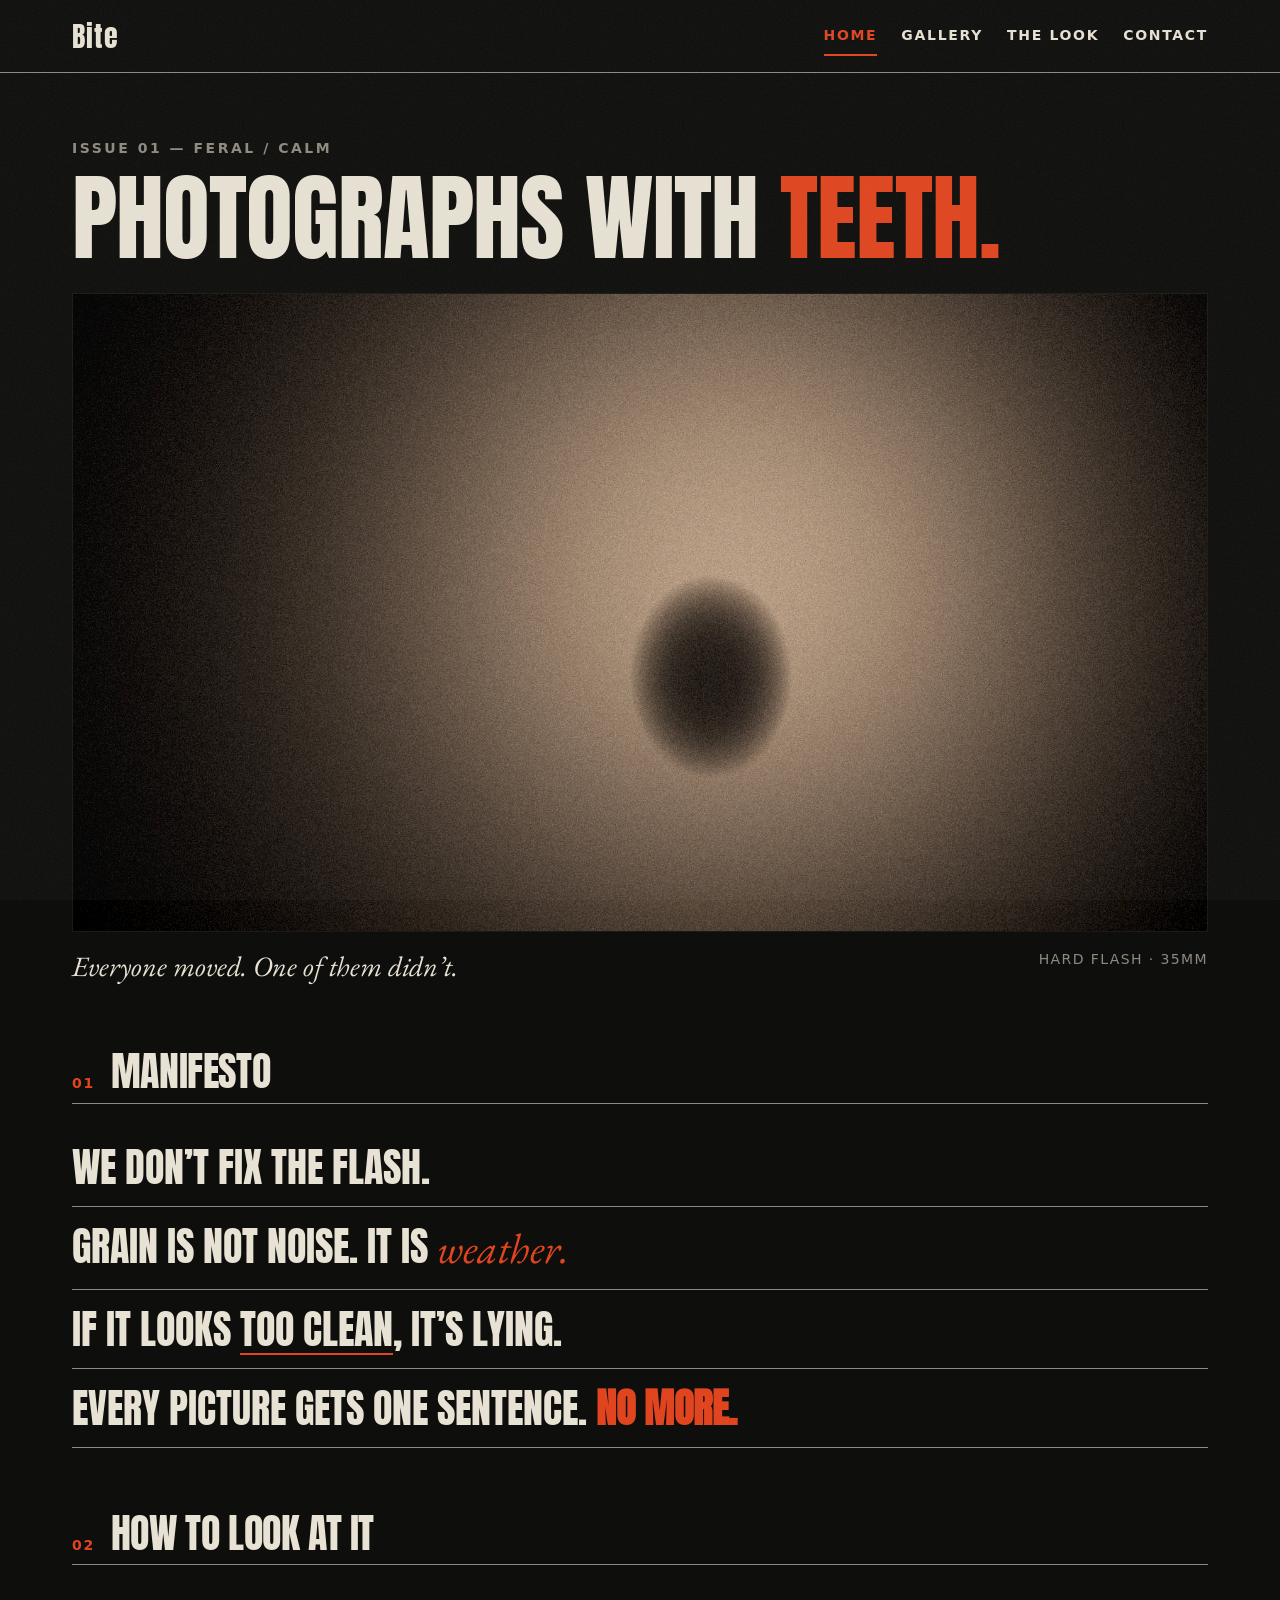
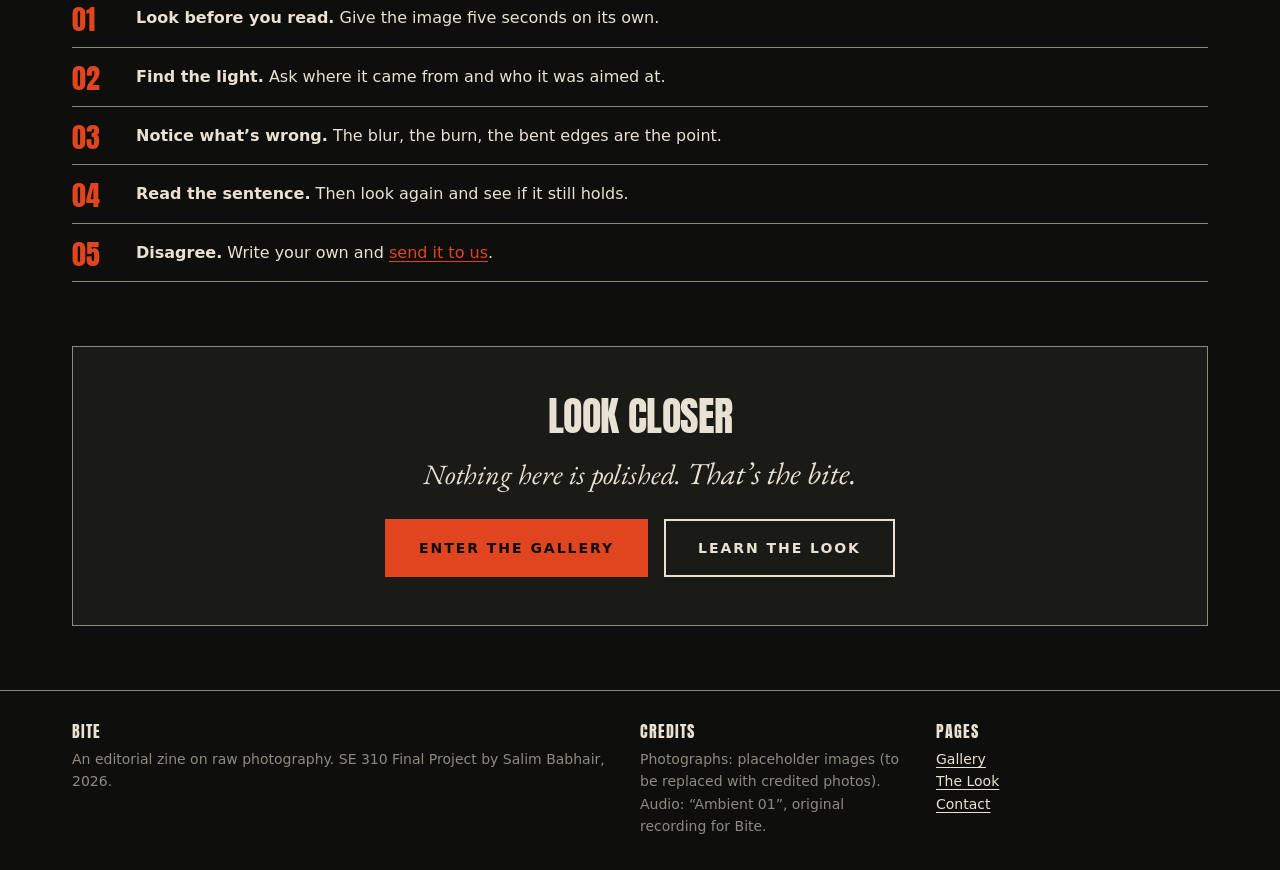
==== bite/index.html @ 517bc664 "Finished thing" ====
<!DOCTYPE html>
<html lang="en">
<head>
  <meta charset="UTF-8">
  <meta name="viewport" content="width=device-width, initial-scale=1">
  <meta name="description" content="Bite is an editorial website on raw photography: hard flash, film grain, fisheye lenses and one sentence per image.">
  <title>Bite — Photographs with Teeth</title>
  <link rel="preconnect" href="https://fonts.googleapis.com">
  <link rel="preconnect" href="https://fonts.gstatic.com" crossorigin>
  <link rel="stylesheet" href="https://fonts.googleapis.com/css2?family=Anton&amp;family=EB+Garamond:ital@0;1&amp;display=swap">
  <link rel="stylesheet" href="css/style.css">
</head>
<body>
  <a class="skip-link" href="#main">Skip to content</a>

  <!-- ========== SITE HEADER ========== -->
  <header class="site-header">
    <div class="container">
      <a class="brand" href="index.html">Bite</a>
      <nav class="site-nav" aria-label="Main">
        <ul>
          <li><a href="index.html" aria-current="page">Home</a></li>
          <li><a href="gallery.html">Gallery</a></li>
          <li><a href="look.html">The Look</a></li>
          <li><a href="contact.html">Contact</a></li>
        </ul>
      </nav>
    </div>
  </header>

  <!-- ========== MAIN CONTENT ========== -->
  <main id="main" class="container">

    <!-- Hero -->
    <section class="hero" aria-labelledby="page-title">
      <p class="eyebrow">Issue 01 — Feral / Calm</p>
      <h1 id="page-title">Photographs with <span class="highlight">teeth.</span></h1>
      <figure class="photo">
        <a href="gallery.html">
          <img src="images/hero.jpg" width="1600" height="900"
               alt="A crowd at night caught in a hard camera flash, one face turned straight to the lens while everyone else blurs.">
        </a>
        <figcaption>
          <p class="interpretation">Everyone moved. One of them didn’t.</p>
          <p class="meta">Hard flash · 35mm</p>
        </figcaption>
      </figure>
    </section>

    <!-- Manifesto -->
    <section class="section" aria-labelledby="manifesto-title">
      <div class="section-head">
        <span class="section-number">01</span>
        <h2 id="manifesto-title">Manifesto</h2>
      </div>
      <ul class="manifesto">
        <li>We don’t fix the flash.</li>
        <li>Grain is not noise. It is <em>weather.</em></li>
        <li>If it looks <u>too clean</u>, it’s lying.</li>
        <li>Every picture gets one sentence. <strong class="highlight">No more.</strong></li>
      </ul>
    </section>

    <!-- How to look at it -->
    <section class="section" aria-labelledby="how-title">
      <div class="section-head">
        <span class="section-number">02</span>
        <h2 id="how-title">How to look at it</h2>
      </div>
      <ol class="steps">
        <li><strong>Look before you read.</strong> Give the image five seconds on its own.</li>
        <li><strong>Find the light.</strong> Ask where it came from and who it was aimed at.</li>
        <li><strong>Notice what’s wrong.</strong> The blur, the burn, the bent edges are the point.</li>
        <li><strong>Read the sentence.</strong> Then look again and see if it still holds.</li>
        <li><strong>Disagree.</strong> Write your own and <a href="contact.html">send it to us</a>.</li>
      </ol>
    </section>

    <!-- Closing call to action -->
    <section class="closing" aria-labelledby="closing-title">
      <h2 id="closing-title">Look closer</h2>
      <p class="interpretation">Nothing here is polished. <em>That’s the bite.</em></p>
      <div class="button-row">
        <a class="button" href="gallery.html">Enter the gallery</a>
        <a class="button button-ghost" href="look.html">Learn the look</a>
      </div>
    </section>

  </main>

  <!-- ========== SITE FOOTER ========== -->
  <footer class="site-footer">
    <div class="container">
      <section aria-labelledby="footer-about">
        <h2 id="footer-about">Bite</h2>
        <p class="footer-note">An editorial zine on raw photography. SE 310 Final Project by Salim Babhair, 2026.</p>
      </section>
      <section aria-labelledby="footer-credits">
        <h2 id="footer-credits">Credits</h2>
        <ul>
          <li>Photographs: placeholder images (to be replaced with credited photos).</li>
          <li>Audio: “Ambient 01”, original recording for Bite.</li>
        </ul>
      </section>
      <section aria-labelledby="footer-pages">
        <h2 id="footer-pages">Pages</h2>
        <ul>
          <li><a href="gallery.html">Gallery</a></li>
          <li><a href="look.html">The Look</a></li>
          <li><a href="contact.html">Contact</a></li>
        </ul>
      </section>
    </div>
  </footer>
</body>
</html>
---- bite/css/style.css ----
/* ==========================================================================
   BITE — style.css
   Single external stylesheet for every page (FR-17).
   Sections: 1. Tokens  2. Base  3. Layout  4. Components  5. Pages
             6. Media queries
   ========================================================================== */


/* ==========================================================================
   1. TOKENS
   All colours, fonts and spacing are declared once here (FR-18).
   ========================================================================== */

:root {
  /* Colour palette */
  --ink: #0E0E0C;      /* page background */
  --bone: #E8E2D4;     /* body text, borders */
  --accent: #E0451F;   /* links, hover states, highlights */
  --muted: #8F8A80;    /* captions, metadata, footer (lightened from #6B675F to pass WCAG AA) */
  --panel: #1A1A17;    /* table rows, form fields */
  --panel-hover: #26261F;          /* table row hover */
  --shade: rgba(14, 14, 12, 0.55); /* --ink at 55%, photo vignette */

  /* Typefaces (system fonts are the fallback if Google Fonts fail) */
  --font-display: "Anton", "Bebas Neue", Impact, "Arial Narrow", sans-serif;
  --font-serif: "EB Garamond", Garamond, Georgia, "Times New Roman", serif;
  --font-sans: system-ui, -apple-system, "Segoe UI", Roboto, "Helvetica Neue", Arial, sans-serif;

  /* Type scale */
  --text-sm: 0.875rem;
  --text-base: 1rem;
  --text-lg: 1.25rem;
  --text-xl: 1.75rem;
  --text-2xl: 2.5rem;
  --text-3xl: 3.5rem;
  --text-hero: 4.5rem;

  /* Spacing scale (0.5rem unit) */
  --space-1: 0.5rem;
  --space-2: 1rem;
  --space-3: 1.5rem;
  --space-4: 2rem;
  --space-5: 3rem;
  --space-6: 4rem;

  /* Layout */
  --max-width: 1200px;
  --border: 1px solid var(--bone);
  --border-muted: 1px solid var(--muted);

  /* Motion */
  --speed: 0.4s;

  /* Photo treatment ("faded film"): applied at rest, removed on hover/focus */
  --film-filter: saturate(0.55) contrast(1.12) sepia(0.18) brightness(0.92);
  --clean-filter: saturate(1) contrast(1) sepia(0) brightness(1);

  /* Grain texture (SVG noise), shared by the page overlay and the photos */
  --grain: url("data:image/svg+xml,%3Csvg xmlns='http://www.w3.org/2000/svg' width='220' height='220'%3E%3Cfilter id='n'%3E%3CfeTurbulence type='fractalNoise' baseFrequency='0.85' numOctaves='3' stitchTiles='stitch'/%3E%3C/filter%3E%3Crect width='100%25' height='100%25' filter='url(%23n)'/%3E%3C/svg%3E");
}


/* ==========================================================================
   2. BASE
   ========================================================================== */

*,
*::before,
*::after {
  box-sizing: border-box;
}

html {
  font-size: 100%;
}

body {
  margin: 0;
  min-height: 100vh;
  background-color: var(--ink);
  color: var(--bone);
  font-family: var(--font-sans);
  font-size: var(--text-base);
  line-height: 1.6;
}

/* Grain overlay: sits above everything but never blocks clicks (FR-25) */
body::before {
  content: "";
  position: fixed;
  top: 0;
  right: 0;
  bottom: 0;
  left: 0;
  z-index: 100;
  pointer-events: none;
  opacity: 0.07;
  background-image: var(--grain);
}

h1,
h2,
h3 {
  margin: 0 0 var(--space-2);
  font-family: var(--font-display);
  font-weight: 400;
  line-height: 1.05;
  letter-spacing: -0.01em;
  text-transform: uppercase;
}

h1 {
  font-size: var(--text-2xl);
}

h2 {
  font-size: var(--text-xl);
}

h3 {
  font-size: var(--text-lg);
  color: var(--accent);
}

p {
  margin: 0 0 var(--space-2);
}

a {
  color: var(--accent);
  text-decoration-thickness: 1px;
  text-underline-offset: 0.2em;
  transition: color var(--speed);
}

a:hover {
  color: var(--bone);
}

/* Visible keyboard focus for every interactive element (NFR-09) */
a:focus-visible,
button:focus-visible,
input:focus-visible,
select:focus-visible,
textarea:focus-visible,
audio:focus-visible {
  outline: 2px solid var(--accent);
  outline-offset: 3px;
}

strong {
  font-weight: 700;
  color: var(--bone);
}

em {
  font-family: var(--font-serif);
  font-size: 1.1em;
}

u {
  text-decoration-color: var(--accent);
  text-decoration-thickness: 2px;
  text-underline-offset: 0.18em;
}

img {
  display: block;
  max-width: 100%;
  height: auto;
}

/* Photo treatment: faded film look until hover or focus (FR-24).
   The link wrapping each photo carries a vignette (::before) and
   grain (::after); both fade out with the filter to reveal the original. */
.photo img {
  filter: var(--film-filter);
  transition: filter var(--speed) ease;
}

.photo a {
  position: relative;
  overflow: hidden;
}

.photo a::before,
.photo a::after {
  content: "";
  position: absolute;
  top: 0;
  right: 0;
  bottom: 0;
  left: 0;
  pointer-events: none;
  transition: opacity var(--speed) ease;
}

/* Vignette: darkens the edges */
.photo a::before {
  background: radial-gradient(ellipse at center, transparent 50%, var(--shade) 100%);
}

/* Grain: noise blended into the photo */
.photo a::after {
  background-image: var(--grain);
  mix-blend-mode: overlay;
  opacity: 0.22;
}

.photo:hover img,
.photo:focus-within img {
  filter: var(--clean-filter);
}

.photo:hover a::before,
.photo:hover a::after,
.photo:focus-within a::before,
.photo:focus-within a::after {
  opacity: 0;
}


/* ==========================================================================
   3. LAYOUT
   ========================================================================== */

.container {
  width: 100%;
  max-width: var(--max-width);
  margin: 0 auto;
  padding: 0 var(--space-2);
}

/* Site header and navigation — identical on every page (FR-19) */
.site-header {
  border-bottom: var(--border-muted);
}

.site-header .container {
  display: flex;
  flex-direction: column;
  gap: var(--space-1);
  padding-top: var(--space-2);
  padding-bottom: var(--space-2);
}

.brand {
  font-family: var(--font-display);
  font-size: var(--text-xl);
  letter-spacing: 0.04em;
  line-height: 1;
  color: var(--bone);
  text-decoration: none;
}

.brand:hover {
  color: var(--accent);
}

.site-nav ul {
  display: flex;
  flex-wrap: wrap;
  gap: var(--space-1) var(--space-2);
  margin: 0;
  padding: 0;
  list-style: none;
}

.site-nav a {
  display: inline-block;
  padding: var(--space-1) 0;
  color: var(--bone);
  font-size: var(--text-sm);
  font-weight: 600;
  letter-spacing: 0.08em;
  text-decoration: none;
  text-transform: uppercase;
  border-bottom: 2px solid transparent;
}

.site-nav a:hover {
  color: var(--accent);
}

/* Current page highlight */
.site-nav a[aria-current="page"] {
  color: var(--accent);
  border-bottom-color: var(--accent);
}

/* main also carries .container, so this needs the extra specificity */
main.container {
  display: block;
  padding-top: var(--space-5);
  padding-bottom: var(--space-6);
}

.section {
  margin-bottom: var(--space-6);
}

.section-head {
  display: flex;
  align-items: baseline;
  gap: var(--space-2);
  margin-bottom: var(--space-3);
  padding-bottom: var(--space-1);
  border-bottom: var(--border-muted);
}

.section-head h2 {
  margin: 0;
}

.section-number {
  color: var(--accent);
  font-size: var(--text-sm);
  font-weight: 700;
  letter-spacing: 0.12em;
}

/* Site footer */
.site-footer {
  border-top: var(--border-muted);
  padding: var(--space-4) 0;
  color: var(--muted);
  font-size: var(--text-sm);
}

.site-footer .container {
  display: grid;
  gap: var(--space-3);
}

.site-footer h2 {
  margin-bottom: var(--space-1);
  color: var(--bone);
  font-size: var(--text-base);
  letter-spacing: 0.06em;
}

.site-footer ul {
  margin: 0;
  padding: 0;
  list-style: none;
}

.site-footer a {
  color: var(--bone);
}

.site-footer a:hover {
  color: var(--accent);
}

.footer-note {
  margin: 0;
}


/* ==========================================================================
   4. COMPONENTS
   ========================================================================== */

/* Skip link: hidden until focused by keyboard */
.skip-link {
  position: absolute;
  top: var(--space-1);
  left: var(--space-1);
  z-index: 200;
  padding: var(--space-1) var(--space-2);
  background-color: var(--accent);
  color: var(--ink);
  font-weight: 700;
  transform: translateY(-200%);
}

.skip-link:focus {
  transform: translateY(0);
}

/* Page intro (eyebrow + h1 + lede) */
.page-intro {
  max-width: 52rem;
  margin-bottom: var(--space-6);
}

.eyebrow {
  margin-bottom: var(--space-1);
  color: var(--muted);
  font-size: var(--text-sm);
  font-weight: 600;
  letter-spacing: 0.18em;
  text-transform: uppercase;
}

.lede {
  font-size: var(--text-lg);
  max-width: 40rem;
}

/* Interpretation — the one-sentence reading of a photograph */
.interpretation {
  margin: 0;
  font-family: var(--font-serif);
  font-size: var(--text-xl);
  font-style: italic;
  line-height: 1.35;
  color: var(--bone);
}

/* Metadata line under a photo */
.meta {
  margin: 0 0 var(--space-1);
  color: var(--muted);
  font-size: var(--text-sm);
  letter-spacing: 0.1em;
  text-transform: uppercase;
}

/* Photo link wrapper */
.photo a {
  display: block;
  border: 1px solid var(--panel);
}

/* Buttons and button-style links */
.button {
  display: inline-block;
  padding: var(--space-2) var(--space-4);
  border: 2px solid var(--accent);
  background-color: var(--accent);
  color: var(--ink);
  font-family: var(--font-sans);
  font-size: var(--text-sm);
  font-weight: 700;
  letter-spacing: 0.14em;
  text-decoration: none;
  text-transform: uppercase;
  cursor: pointer;
  transition: background-color var(--speed), color var(--speed);
}

.button:hover {
  background-color: transparent;
  color: var(--accent);
}

.button-ghost {
  background-color: transparent;
  color: var(--bone);
  border-color: var(--bone);
}

.button-ghost:hover {
  color: var(--accent);
  border-color: var(--accent);
}

.button-row {
  display: flex;
  flex-wrap: wrap;
  gap: var(--space-2);
}

/* Highlight marker */
.highlight {
  color: var(--accent);
}

/* Data table (FR-20) */
.table-wrap {
  overflow-x: auto;
}

.data-table {
  width: 100%;
  border-collapse: collapse;
  border: var(--border);
}

.data-table caption {
  padding-bottom: var(--space-2);
  color: var(--muted);
  font-size: var(--text-sm);
  text-align: left;
}

.data-table th,
.data-table td {
  padding: var(--space-2);
  border: var(--border-muted);
  text-align: left;
  vertical-align: top;
}

.data-table thead th {
  background-color: var(--bone);
  color: var(--ink);
  font-size: var(--text-sm);
  letter-spacing: 0.12em;
  text-transform: uppercase;
}

.data-table tbody th {
  font-family: var(--font-display);
  font-weight: 400;
  font-size: var(--text-lg);
  letter-spacing: 0.02em;
  text-transform: uppercase;
}

/* Zebra striping */
.data-table tbody tr:nth-child(odd) {
  background-color: var(--panel);
}

.data-table tbody tr:hover {
  background-color: var(--panel-hover);
}

.data-table td:last-child {
  font-family: var(--font-serif);
  font-size: var(--text-lg);
  font-style: italic;
}

/* Audio player */
.player {
  padding: var(--space-3);
  border: var(--border-muted);
  background-color: var(--panel);
}

.player audio {
  display: block;
  width: 100%;
  margin-top: var(--space-2);
}

/* Link lists */
.link-list {
  margin: 0;
  padding: 0;
  list-style: none;
  border-top: var(--border-muted);
}

.link-list li {
  border-bottom: var(--border-muted);
}

.link-list a {
  display: block;
  padding: var(--space-2) 0;
  color: var(--bone);
  text-decoration: none;
}

.link-list a:hover {
  color: var(--accent);
}

.link-list span {
  display: block;
  color: var(--muted);
  font-size: var(--text-sm);
}

/* Form (FR-21) */
.form {
  display: grid;
  gap: var(--space-3);
  max-width: 40rem;
}

.field label {
  display: block;
  margin-bottom: var(--space-1);
  font-size: var(--text-sm);
  font-weight: 700;
  letter-spacing: 0.12em;
  text-transform: uppercase;
}

.field input,
.field select,
.field textarea {
  display: block;
  width: 100%;
  padding: var(--space-2);
  border: var(--border-muted);
  border-radius: 0;
  background-color: var(--panel);
  color: var(--bone);
  font-family: var(--font-sans);
  font-size: var(--text-base);
  transition: border-color var(--speed);
}

.field textarea {
  min-height: 8rem;
  resize: vertical;
  font-family: var(--font-serif);
  font-size: var(--text-lg);
  font-style: italic;
}

.field input::placeholder,
.field textarea::placeholder {
  color: var(--muted);
  opacity: 1;
}

.field input:focus,
.field select:focus,
.field textarea:focus {
  border-color: var(--bone);
  outline: 2px solid var(--accent);
  outline-offset: 2px;
}

/* Invalid state: only once the visitor has typed something */
.field input:invalid:not(:placeholder-shown),
.field textarea:invalid:not(:placeholder-shown) {
  border-color: var(--accent);
  box-shadow: inset 4px 0 0 var(--accent);
}

.hint {
  margin: var(--space-1) 0 0;
  color: var(--muted);
  font-size: var(--text-sm);
}


/* ==========================================================================
   5. PAGES
   ========================================================================== */

/* ---------- Home ---------- */
.hero {
  margin-bottom: var(--space-6);
}

.hero h1 {
  font-size: var(--text-3xl);
  margin-bottom: var(--space-3);
}

.hero .photo {
  margin: 0;
}

.hero figcaption {
  display: flex;
  flex-wrap: wrap;
  justify-content: space-between;
  gap: var(--space-1);
  padding-top: var(--space-2);
}

.manifesto {
  margin: 0;
  padding: 0;
  list-style: none;
}

.manifesto li {
  padding: var(--space-2) 0;
  border-bottom: var(--border-muted);
  font-family: var(--font-display);
  font-size: var(--text-xl);
  line-height: 1.15;
  text-transform: uppercase;
}

.manifesto em {
  font-size: 1.05em;
  text-transform: none;
  color: var(--accent);
}

.steps {
  margin: 0;
  padding: 0;
  list-style: none;
  counter-reset: step;
}

.steps li {
  position: relative;
  padding: var(--space-2) 0 var(--space-2) var(--space-6);
  border-bottom: var(--border-muted);
  counter-increment: step;
}

.steps li::before {
  content: counter(step, decimal-leading-zero);
  position: absolute;
  top: var(--space-2);
  left: 0;
  color: var(--accent);
  font-family: var(--font-display);
  font-size: var(--text-xl);
  line-height: 1;
}

.closing {
  padding: var(--space-5) var(--space-3);
  border: var(--border-muted);
  background-color: var(--panel);
  text-align: center;
}

.closing .interpretation {
  margin-bottom: var(--space-3);
}

.closing .button-row {
  justify-content: center;
}

/* ---------- Gallery (masonry with CSS columns) ---------- */
.masonry {
  column-count: 1;
  column-gap: var(--space-3);
}

.masonry .photo {
  break-inside: avoid;
  margin: 0 0 var(--space-5);
}

.masonry figcaption {
  padding-top: var(--space-2);
}

/* ---------- The Look ---------- */
.two-col {
  display: grid;
  gap: var(--space-4);
}

/* ---------- Contact ---------- */
.rules {
  margin: 0;
  padding-left: var(--space-3);
}

.rules li {
  margin-bottom: var(--space-1);
}

.rules li::marker {
  color: var(--accent);
}


/* ==========================================================================
   6. MEDIA QUERIES
   Mobile first. Breakpoints at 600px and 900px (NFR-02).
   ========================================================================== */

/* Small phones: below 600px the technique table stacks into cards */
@media (max-width: 599px) {
  .data-table,
  .data-table tbody,
  .data-table tr,
  .data-table th,
  .data-table td {
    display: block;
    width: 100%;
  }

  /* Column headers hidden visually but kept for screen readers */
  .data-table thead {
    position: absolute;
    width: 1px;
    height: 1px;
    overflow: hidden;
    clip-path: inset(50%);
    white-space: nowrap;
  }

  .data-table caption {
    display: block;
  }

  /* Border moves from the table to the body so the caption sits outside it */
  .data-table {
    border: 0;
  }

  .data-table tbody {
    border: var(--border);
  }

  .data-table tr {
    border-bottom: var(--border-muted);
  }

  .data-table th,
  .data-table td {
    border: 0;
    padding: var(--space-1) var(--space-2);
  }

  .data-table tbody th {
    padding-top: var(--space-2);
  }

  .data-table td:last-child {
    padding-bottom: var(--space-2);
  }

  /* Label each cell with its column name */
  .data-table td::before {
    content: attr(data-label);
    display: block;
    color: var(--muted);
    font-family: var(--font-sans);
    font-size: var(--text-sm);
    font-style: normal;
    letter-spacing: 0.12em;
    text-transform: uppercase;
  }
}

/* Tablet: 600px and up */
@media (min-width: 600px) {
  .container {
    padding: 0 var(--space-4);
  }

  .site-nav ul {
    column-gap: var(--space-3);
  }

  .site-nav a {
    letter-spacing: 0.12em;
  }

  h1 {
    font-size: var(--text-3xl);
  }

  h2 {
    font-size: var(--text-2xl);
  }

  .hero h1 {
    font-size: var(--text-hero);
  }

  .masonry {
    column-count: 2;
  }

  .site-footer .container {
    grid-template-columns: repeat(2, 1fr);
  }
}

/* Desktop: 900px and up */
@media (min-width: 900px) {
  .site-header .container {
    flex-direction: row;
    align-items: center;
    justify-content: space-between;
  }

  main.container {
    padding-top: var(--space-6);
  }

  .hero h1 {
    font-size: 6rem;
  }

  .manifesto li {
    font-size: var(--text-2xl);
  }

  .masonry {
    column-count: 3;
  }

  .two-col {
    grid-template-columns: 1fr 1fr;
    gap: var(--space-6);
  }

  .site-footer .container {
    grid-template-columns: 2fr 1fr 1fr;
  }
}

/* Respect reduced motion preferences (NFR-10) */
@media (prefers-reduced-motion: reduce) {
  *,
  *::before,
  *::after {
    transition-duration: 0.01ms !important;
    animation-duration: 0.01ms !important;
  }
}
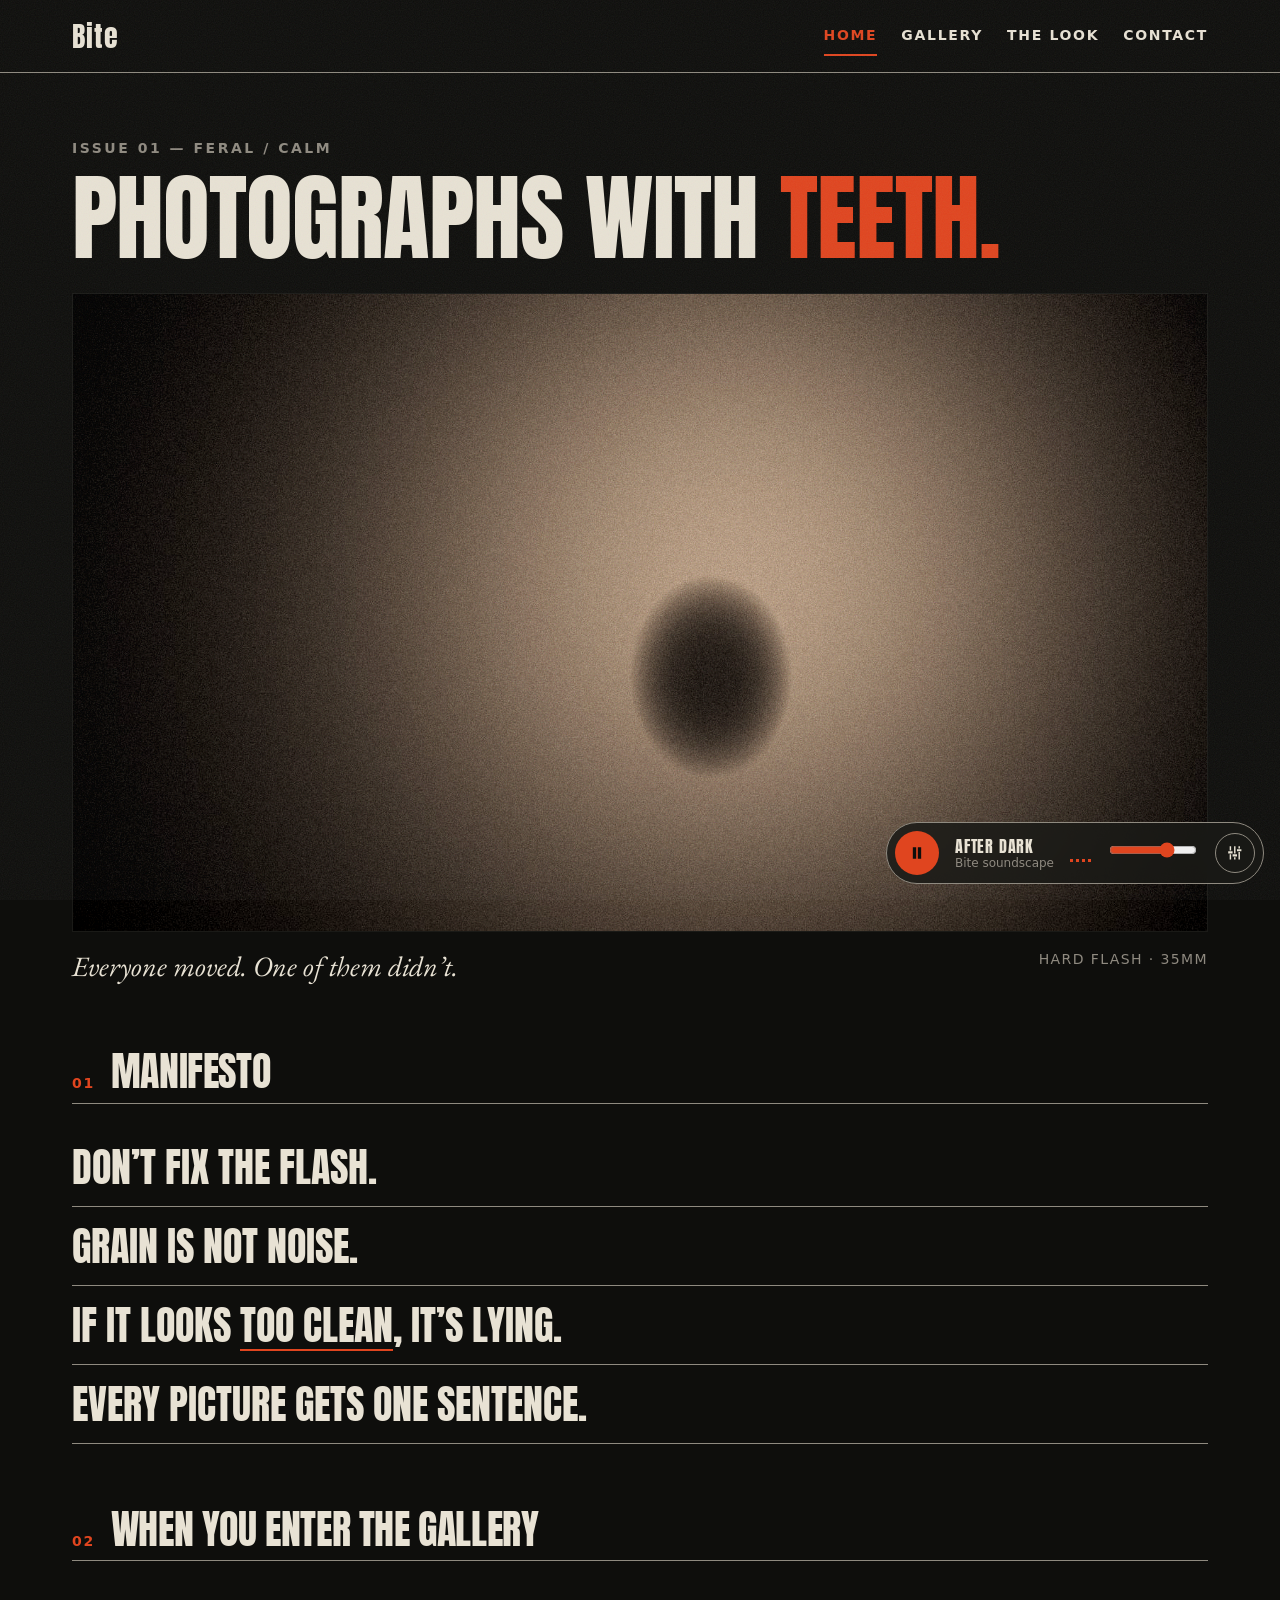
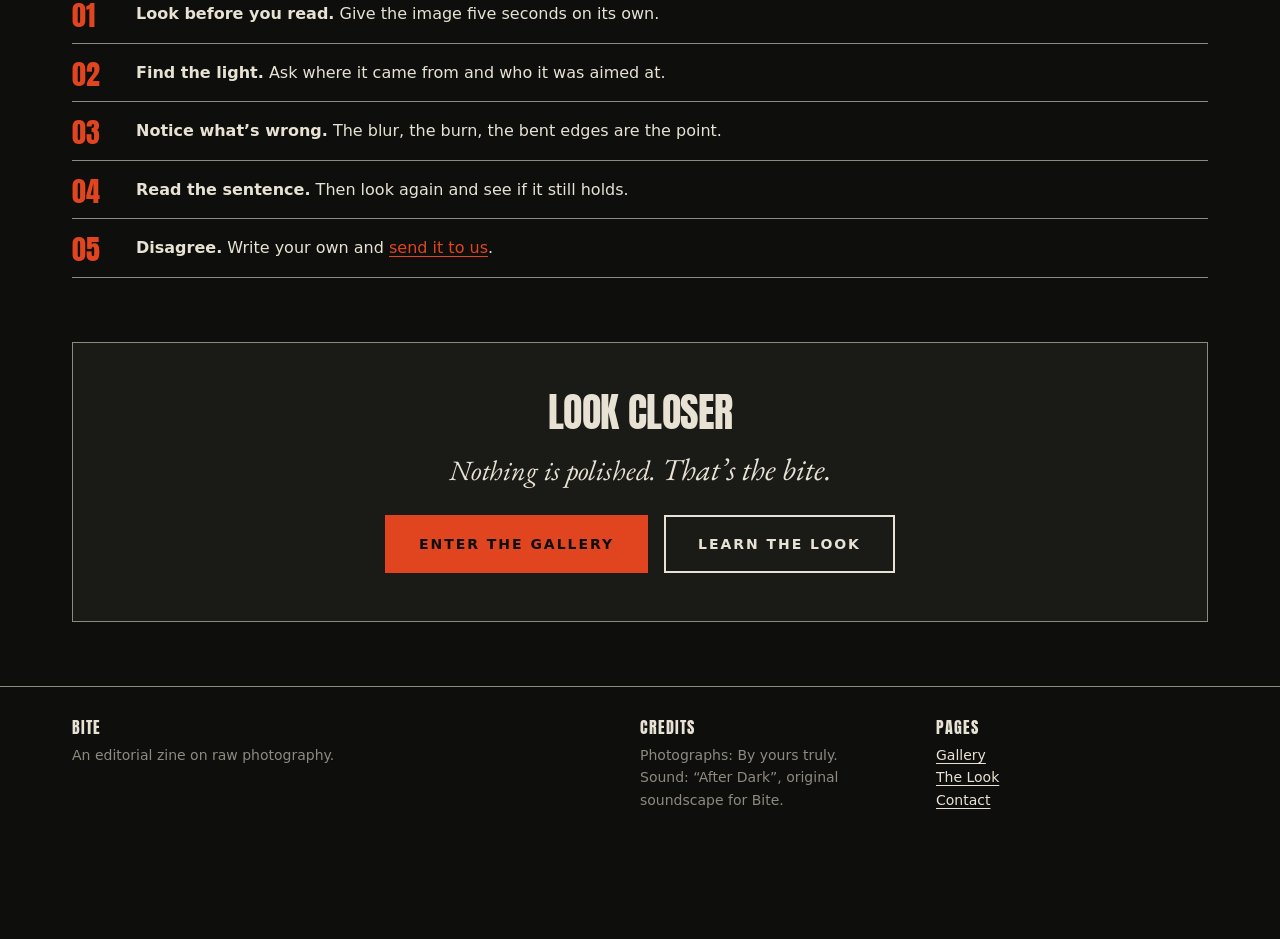
==== commit c1e20011: "Add filmstrip gallery, soundscape mixer and develop effect Gallery - Replace the masonry grid with a" ====
--- a/bite/index.html
+++ b/bite/index.html
@@ -9,6 +9,7 @@
   <link rel="preconnect" href="https://fonts.gstatic.com" crossorigin>
   <link rel="stylesheet" href="https://fonts.googleapis.com/css2?family=Anton&amp;family=EB+Garamond:ital@0;1&amp;display=swap">
   <link rel="stylesheet" href="css/style.css">
+  <script src="js/main.js" defer></script>
 </head>
 <body>
   <a class="skip-link" href="#main">Skip to content</a>
@@ -36,7 +37,7 @@
       <p class="eyebrow">Issue 01 — Feral / Calm</p>
       <h1 id="page-title">Photographs with <span class="highlight">teeth.</span></h1>
       <figure class="photo">
-        <a href="gallery.html">
+        <a class="photo-frame" href="gallery.html">
           <img src="images/hero.jpg" width="1600" height="900"
                alt="A crowd at night caught in a hard camera flash, one face turned straight to the lens while everyone else blurs.">
         </a>
@@ -54,10 +55,10 @@
         <h2 id="manifesto-title">Manifesto</h2>
       </div>
       <ul class="manifesto">
-        <li>We don’t fix the flash.</li>
-        <li>Grain is not noise. It is <em>weather.</em></li>
+        <li>don’t fix the flash.</li>
+        <li>Grain is not noise.</li>
         <li>If it looks <u>too clean</u>, it’s lying.</li>
-        <li>Every picture gets one sentence. <strong class="highlight">No more.</strong></li>
+        <li>Every picture gets one sentence. </li>
       </ul>
     </section>
 
@@ -65,7 +66,7 @@
     <section class="section" aria-labelledby="how-title">
       <div class="section-head">
         <span class="section-number">02</span>
-        <h2 id="how-title">How to look at it</h2>
+        <h2 id="how-title">When you enter the gallery</h2>
       </div>
       <ol class="steps">
         <li><strong>Look before you read.</strong> Give the image five seconds on its own.</li>
@@ -79,7 +80,7 @@
     <!-- Closing call to action -->
     <section class="closing" aria-labelledby="closing-title">
       <h2 id="closing-title">Look closer</h2>
-      <p class="interpretation">Nothing here is polished. <em>That’s the bite.</em></p>
+      <p class="interpretation">Nothing is polished. <em>That’s the bite.</em></p>
       <div class="button-row">
         <a class="button" href="gallery.html">Enter the gallery</a>
         <a class="button button-ghost" href="look.html">Learn the look</a>
@@ -93,13 +94,13 @@
     <div class="container">
       <section aria-labelledby="footer-about">
         <h2 id="footer-about">Bite</h2>
-        <p class="footer-note">An editorial zine on raw photography. SE 310 Final Project by Salim Babhair, 2026.</p>
+        <p class="footer-note">An editorial zine on raw photography.</p>
       </section>
       <section aria-labelledby="footer-credits">
         <h2 id="footer-credits">Credits</h2>
         <ul>
-          <li>Photographs: placeholder images (to be replaced with credited photos).</li>
-          <li>Audio: “Ambient 01”, original recording for Bite.</li>
+          <li>Photographs: By yours truly.</li>
+          <li>Sound: “After Dark”, original soundscape for Bite.</li>
         </ul>
       </section>
       <section aria-labelledby="footer-pages">
--- a/bite/css/style.css
+++ b/bite/css/style.css
@@ -1,15 +1,15 @@
-/* ==========================================================================
+/* 
    BITE — style.css
    Single external stylesheet for every page (FR-17).
    Sections: 1. Tokens  2. Base  3. Layout  4. Components  5. Pages
              6. Media queries
-   ========================================================================== */
-
-
-/* ==========================================================================
+   */
+
+
+/* 
    1. TOKENS
    All colours, fonts and spacing are declared once here (FR-18).
-   ========================================================================== */
+  */
 
 :root {
   /* Colour palette */
@@ -20,6 +20,8 @@
   --panel: #1A1A17;    /* table rows, form fields */
   --panel-hover: #26261F;          /* table row hover */
   --shade: rgba(14, 14, 12, 0.55); /* --ink at 55%, photo vignette */
+  --glass: rgba(26, 26, 23, 0.86); /* --panel at 86%, music dock */
+  --glow: rgba(224, 69, 31, 0.55); /* --accent at 55%, play button pulse */
 
   /* Typefaces (system fonts are the fallback if Google Fonts fail) */
   --font-display: "Anton", "Bebas Neue", Impact, "Arial Narrow", sans-serif;
@@ -52,17 +54,19 @@
   --speed: 0.4s;
 
   /* Photo treatment ("faded film"): applied at rest, removed on hover/focus */
-  --film-filter: saturate(0.55) contrast(1.12) sepia(0.18) brightness(0.92);
-  --clean-filter: saturate(1) contrast(1) sepia(0) brightness(1);
+  /* Same function order in all three so they animate smoothly */
+  --film-filter: saturate(0.55) contrast(1.12) sepia(0.18) brightness(0.92) blur(0);
+  --develop-filter: saturate(0.45) contrast(0.82) sepia(0.32) brightness(1.16) blur(0.5px);
+  --clean-filter: saturate(1) contrast(1) sepia(0) brightness(1) blur(0);
 
   /* Grain texture (SVG noise), shared by the page overlay and the photos */
   --grain: url("data:image/svg+xml,%3Csvg xmlns='http://www.w3.org/2000/svg' width='220' height='220'%3E%3Cfilter id='n'%3E%3CfeTurbulence type='fractalNoise' baseFrequency='0.85' numOctaves='3' stitchTiles='stitch'/%3E%3C/filter%3E%3Crect width='100%25' height='100%25' filter='url(%23n)'/%3E%3C/svg%3E");
 }
 
 
-/* ==========================================================================
+/*  
    2. BASE
-   ========================================================================== */
+    */
 
 *,
 *::before,
@@ -82,6 +86,22 @@
   font-family: var(--font-sans);
   font-size: var(--text-base);
   line-height: 1.6;
+  overflow-x: hidden;
+}
+
+/* Leave room for the fixed music dock */
+.js body {
+  padding-bottom: 6rem;
+}
+
+/* Hidden visually, still read by screen readers */
+.visually-hidden {
+  position: absolute;
+  width: 1px;
+  height: 1px;
+  overflow: hidden;
+  clip-path: inset(50%);
+  white-space: nowrap;
 }
 
 /* Grain overlay: sits above everything but never blocks clicks (FR-25) */
@@ -170,21 +190,25 @@
   height: auto;
 }
 
-/* Photo treatment: faded film look until hover or focus (FR-24).
-   The link wrapping each photo carries a vignette (::before) and
-   grain (::after); both fade out with the filter to reveal the original. */
+/* Photo treatment: faded film look at rest (FR-24).
+   .photo-frame wraps each photo and carries a vignette (::before) and
+   grain (::after). On hover/focus the photo develops like a Polaroid:
+   it goes briefly pale and soft, then settles into its original colours.
+   On touch screens js/main.js adds .is-developing on tap. */
 .photo img {
   filter: var(--film-filter);
   transition: filter var(--speed) ease;
 }
 
-.photo a {
+.photo-frame {
   position: relative;
+  display: block;
   overflow: hidden;
-}
-
-.photo a::before,
-.photo a::after {
+  border: 1px solid var(--panel);
+}
+
+.photo-frame::before,
+.photo-frame::after {
   content: "";
   position: absolute;
   top: 0;
@@ -196,33 +220,50 @@
 }
 
 /* Vignette: darkens the edges */
-.photo a::before {
+.photo-frame::before {
   background: radial-gradient(ellipse at center, transparent 50%, var(--shade) 100%);
 }
 
 /* Grain: noise blended into the photo */
-.photo a::after {
+.photo-frame::after {
   background-image: var(--grain);
   mix-blend-mode: overlay;
   opacity: 0.22;
 }
 
-.photo:hover img,
-.photo:focus-within img {
+.photo-frame:hover img,
+.photo-frame:focus-visible img,
+.photo-frame.is-developing img {
   filter: var(--clean-filter);
-}
-
-.photo:hover a::before,
-.photo:hover a::after,
-.photo:focus-within a::before,
-.photo:focus-within a::after {
+  animation: develop 8.4s ease-out;
+}
+
+.photo-frame:hover::before,
+.photo-frame:hover::after,
+.photo-frame:focus-visible::before,
+.photo-frame:focus-visible::after,
+.photo-frame.is-developing::before,
+.photo-frame.is-developing::after {
   opacity: 0;
-}
-
-
-/* ==========================================================================
+  transition-duration: 1.2s;
+}
+
+@keyframes develop {
+  0% {
+    filter: var(--film-filter);
+  }
+  20% {
+    filter: var(--develop-filter);
+  }
+  100% {
+    filter: var(--clean-filter);
+  }
+}
+
+
+/* 
    3. LAYOUT
-   ========================================================================== */
+   */
 
 .container {
   width: 100%;
@@ -358,9 +399,9 @@
 }
 
 
-/* ==========================================================================
+/* 
    4. COMPONENTS
-   ========================================================================== */
+    */
 
 /* Skip link: hidden until focused by keyboard */
 .skip-link {
@@ -416,12 +457,6 @@
   font-size: var(--text-sm);
   letter-spacing: 0.1em;
   text-transform: uppercase;
-}
-
-/* Photo link wrapper */
-.photo a {
-  display: block;
-  border: 1px solid var(--panel);
 }
 
 /* Buttons and button-style links */
@@ -634,9 +669,9 @@
 }
 
 
-/* ==========================================================================
+/* 
    5. PAGES
-   ========================================================================== */
+   */
 
 /* ---------- Home ---------- */
 .hero {
@@ -721,19 +756,467 @@
   justify-content: center;
 }
 
-/* ---------- Gallery (masonry with CSS columns) ---------- */
-.masonry {
-  column-count: 1;
-  column-gap: var(--space-3);
-}
-
-.masonry .photo {
-  break-inside: avoid;
-  margin: 0 0 var(--space-5);
-}
-
-.masonry figcaption {
+/* ---------- Gallery (horizontal filmstrip) ---------- */
+.page-intro-tight {
+  margin-bottom: var(--space-4);
+}
+
+.strip {
+  margin-bottom: var(--space-6);
+}
+
+/* Full-bleed track that scrolls sideways and snaps to each photo */
+.strip-track {
+  position: relative;
+  display: flex;
+  align-items: flex-start;
+  gap: var(--space-4);
+  margin: 0 calc(50% - 50vw);
+  padding: var(--space-2) max(var(--space-2), calc(50vw - 14rem)) var(--space-3);
+  overflow-x: auto;
+  scroll-snap-type: x mandatory;
+  scrollbar-width: none;
+  cursor: grab;
+}
+
+.strip-track::-webkit-scrollbar {
+  display: none;
+}
+
+.strip-track:focus-visible {
+  outline: 2px solid var(--accent);
+  outline-offset: -4px;
+}
+
+.strip-track.is-dragging {
+  cursor: grabbing;
+  scroll-snap-type: none;
+}
+
+.slide {
+  flex: 0 0 auto;
+  margin: 0;
+  scroll-snap-align: center;
+  transition: opacity var(--speed) ease, transform var(--speed) ease;
+}
+
+/* With JS on, side photos recede and the centred one comes forward */
+.js .slide {
+  opacity: 0.3;
+  transform: scale(0.9);
+}
+
+.js .slide.is-active {
+  opacity: 1;
+  transform: none;
+}
+
+.slide img {
+  width: auto;
+  height: auto;
+  max-width: 82vw;
+  max-height: min(58vh, 560px);
+  user-select: none;
+}
+
+/* Caption never widens the slide past its photo */
+.slide figcaption {
+  width: 0;
+  min-width: 100%;
   padding-top: var(--space-2);
+}
+
+.strip-controls {
+  display: flex;
+  align-items: center;
+  gap: var(--space-2);
+  margin-bottom: var(--space-1);
+}
+
+.strip-controls .strip-progress {
+  order: -1;
+}
+
+.strip-controls .strip-count {
+  order: -2;
+}
+
+html:not(.js) .strip-controls {
+  display: none;
+}
+
+.strip-button {
+  flex: 0 0 auto;
+  width: 3rem;
+  height: 3rem;
+  border: 1px solid var(--bone);
+  background-color: transparent;
+  color: var(--bone);
+  font-size: var(--text-lg);
+  cursor: pointer;
+  transition: color var(--speed), border-color var(--speed), opacity var(--speed);
+}
+
+.strip-button:hover {
+  border-color: var(--accent);
+  color: var(--accent);
+}
+
+.strip-button:disabled {
+  opacity: 0.25;
+  cursor: default;
+}
+
+.strip-count {
+  margin: 0;
+  font-family: var(--font-display);
+  font-size: var(--text-xl);
+  letter-spacing: 0.04em;
+  white-space: nowrap;
+}
+
+.strip-count span {
+  color: var(--accent);
+}
+
+.strip-progress {
+  flex: 1;
+  height: 2px;
+  background-color: var(--panel);
+}
+
+.strip-progress span {
+  display: block;
+  width: 10%;
+  height: 100%;
+  background-color: var(--accent);
+  transition: width var(--speed) ease;
+}
+
+/* ---------- Music dock + mixer (built by js/main.js) ---------- */
+.sound {
+  position: fixed;
+  right: var(--space-2);
+  bottom: var(--space-2);
+  z-index: 150;
+  display: flex;
+  flex-direction: column;
+  align-items: flex-end;
+  gap: var(--space-1);
+  max-width: calc(100% - 2rem);
+}
+
+.dock {
+  display: flex;
+  align-items: center;
+  gap: var(--space-2);
+  max-width: 100%;
+  padding: var(--space-1);
+  border: var(--border-muted);
+  border-radius: 999px;
+  background-color: var(--glass);
+  backdrop-filter: blur(12px);
+}
+
+.dock-toggle {
+  display: grid;
+  place-items: center;
+  flex: 0 0 auto;
+  width: 2.75rem;
+  height: 2.75rem;
+  border: 0;
+  border-radius: 50%;
+  background-color: var(--accent);
+  color: var(--ink);
+  cursor: pointer;
+  transition: background-color var(--speed);
+}
+
+.dock-toggle:hover {
+  background-color: var(--bone);
+}
+
+.dock-toggle svg {
+  width: 1.25rem;
+  height: 1.25rem;
+  fill: currentColor;
+}
+
+.dock.is-waiting .dock-toggle {
+  animation: dock-pulse 2s ease-in-out infinite;
+}
+
+.dock-info {
+  display: flex;
+  flex-direction: column;
+  min-width: 0;
+  line-height: 1.25;
+}
+
+.dock-title {
+  font-family: var(--font-display);
+  font-size: var(--text-base);
+  letter-spacing: 0.05em;
+  text-transform: uppercase;
+}
+
+.dock-sub {
+  overflow: hidden;
+  color: var(--muted);
+  font-size: 0.75rem;
+  text-overflow: ellipsis;
+  white-space: nowrap;
+}
+
+.dock.is-waiting .dock-sub {
+  color: var(--accent);
+}
+
+/* Equaliser bars: only move while playing */
+.dock-bars {
+  display: flex;
+  align-items: flex-end;
+  gap: 3px;
+  height: 1.1rem;
+}
+
+.dock-bars i {
+  display: block;
+  width: 3px;
+  height: 3px;
+  background-color: var(--accent);
+}
+
+.dock.is-playing .dock-bars i {
+  animation: dock-eq 0.9s ease-in-out infinite alternate;
+}
+
+.dock.is-playing .dock-bars i:nth-child(2) {
+  animation-delay: -0.3s;
+  animation-duration: 1.1s;
+}
+
+.dock.is-playing .dock-bars i:nth-child(3) {
+  animation-delay: -0.6s;
+  animation-duration: 0.8s;
+}
+
+.dock.is-playing .dock-bars i:nth-child(4) {
+  animation-delay: -0.15s;
+  animation-duration: 1.3s;
+}
+
+.dock-volume input {
+  width: 5.5rem;
+  accent-color: var(--accent);
+  cursor: pointer;
+}
+
+/* Round icon button that opens the mixer */
+.dock-mix {
+  display: grid;
+  place-items: center;
+  flex: 0 0 auto;
+  width: 2.5rem;
+  height: 2.5rem;
+  border: var(--border-muted);
+  border-radius: 50%;
+  background-color: transparent;
+  color: var(--bone);
+  cursor: pointer;
+  transition: color var(--speed), border-color var(--speed), background-color var(--speed);
+}
+
+.dock-mix svg {
+  width: 1.1rem;
+  height: 1.1rem;
+  fill: currentColor;
+}
+
+.dock-mix:hover,
+.dock.is-mixing .dock-mix {
+  border-color: var(--accent);
+  color: var(--accent);
+}
+
+/* Mixer panel */
+.mixer {
+  width: 24rem;
+  max-width: 100%;
+  padding: var(--space-2);
+  border: var(--border-muted);
+  border-radius: 1rem;
+  background-color: var(--glass);
+  backdrop-filter: blur(12px);
+}
+
+.mixer[hidden] {
+  display: none;
+}
+
+.mixer-head {
+  display: flex;
+  align-items: center;
+  justify-content: space-between;
+  margin-bottom: var(--space-2);
+}
+
+.mixer-title {
+  font-family: var(--font-display);
+  font-size: var(--text-lg);
+  letter-spacing: 0.04em;
+  text-transform: uppercase;
+}
+
+.mixer-reset {
+  padding: 0.25rem var(--space-1);
+  border: var(--border-muted);
+  background-color: transparent;
+  color: var(--muted);
+  font-size: 0.75rem;
+  letter-spacing: 0.12em;
+  text-transform: uppercase;
+  cursor: pointer;
+}
+
+.mixer-reset:hover {
+  border-color: var(--accent);
+  color: var(--accent);
+}
+
+.mixer-channels {
+  display: grid;
+  grid-template-columns: repeat(5, 1fr);
+  gap: var(--space-1);
+}
+
+.channel {
+  display: flex;
+  flex-direction: column;
+  align-items: center;
+  gap: var(--space-1);
+  padding: var(--space-1) 0;
+  border: 1px solid var(--panel);
+  background-color: var(--ink);
+  transition: opacity var(--speed);
+}
+
+.channel.is-silent {
+  opacity: 0.4;
+}
+
+.channel-strip {
+  display: flex;
+  align-items: stretch;
+  gap: 0.4rem;
+  height: 9rem;
+}
+
+/* Level meter: a bar scaled by js/main.js */
+.channel-meter {
+  position: relative;
+  width: 6px;
+  overflow: hidden;
+  background-color: var(--panel);
+}
+
+.channel-meter span {
+  position: absolute;
+  right: 0;
+  bottom: 0;
+  left: 0;
+  height: 100%;
+  background: linear-gradient(to top, var(--bone) 0%, var(--bone) 60%, var(--accent) 100%);
+  transform: scaleY(0);
+  transform-origin: bottom;
+}
+
+/* Vertical fader */
+.channel-fader {
+  width: 1.5rem;
+  height: 100%;
+  margin: 0;
+  writing-mode: vertical-lr;
+  direction: rtl;
+  accent-color: var(--accent);
+  cursor: pointer;
+}
+
+.channel-name {
+  font-size: 0.62rem;
+  font-weight: 700;
+  letter-spacing: 0.04em;
+  text-transform: uppercase;
+}
+
+.channel-buttons {
+  display: flex;
+  gap: 0.25rem;
+}
+
+.channel-buttons button {
+  width: 1.6rem;
+  height: 1.6rem;
+  padding: 0;
+  border: var(--border-muted);
+  background-color: transparent;
+  color: var(--muted);
+  font-size: 0.7rem;
+  font-weight: 700;
+  cursor: pointer;
+}
+
+.channel-buttons button:hover {
+  border-color: var(--bone);
+  color: var(--bone);
+}
+
+.channel-buttons .channel-mute[aria-pressed="true"] {
+  border-color: var(--accent);
+  background-color: var(--accent);
+  color: var(--ink);
+}
+
+.channel-buttons .channel-solo[aria-pressed="true"] {
+  border-color: var(--bone);
+  background-color: var(--bone);
+  color: var(--ink);
+}
+
+.mixer-filter {
+  display: flex;
+  align-items: center;
+  gap: var(--space-2);
+  margin-top: var(--space-2);
+  font-size: 0.75rem;
+  font-weight: 700;
+  letter-spacing: 0.12em;
+  text-transform: uppercase;
+}
+
+.mixer-filter input {
+  flex: 1;
+  accent-color: var(--accent);
+  cursor: pointer;
+}
+
+@keyframes dock-eq {
+  from {
+    height: 3px;
+  }
+  to {
+    height: 1.1rem;
+  }
+}
+
+@keyframes dock-pulse {
+  0%,
+  100% {
+    box-shadow: 0 0 0 0 var(--glow);
+  }
+  50% {
+    box-shadow: 0 0 0 10px transparent;
+  }
 }
 
 /* ---------- The Look ---------- */
@@ -757,10 +1240,10 @@
 }
 
 
-/* ==========================================================================
+/* 
    6. MEDIA QUERIES
    Mobile first. Breakpoints at 600px and 900px (NFR-02).
-   ========================================================================== */
+   */
 
 /* Small phones: below 600px the technique table stacks into cards */
 @media (max-width: 599px) {
@@ -771,6 +1254,12 @@
   .data-table td {
     display: block;
     width: 100%;
+  }
+
+  /* Phones: compact dock, hardware volume buttons */
+  .dock-volume,
+  .dock-bars {
+    display: none;
   }
 
   /* Column headers hidden visually but kept for screen readers */
@@ -853,10 +1342,6 @@
     font-size: var(--text-hero);
   }
 
-  .masonry {
-    column-count: 2;
-  }
-
   .site-footer .container {
     grid-template-columns: repeat(2, 1fr);
   }
@@ -880,10 +1365,6 @@
 
   .manifesto li {
     font-size: var(--text-2xl);
-  }
-
-  .masonry {
-    column-count: 3;
   }
 
   .two-col {
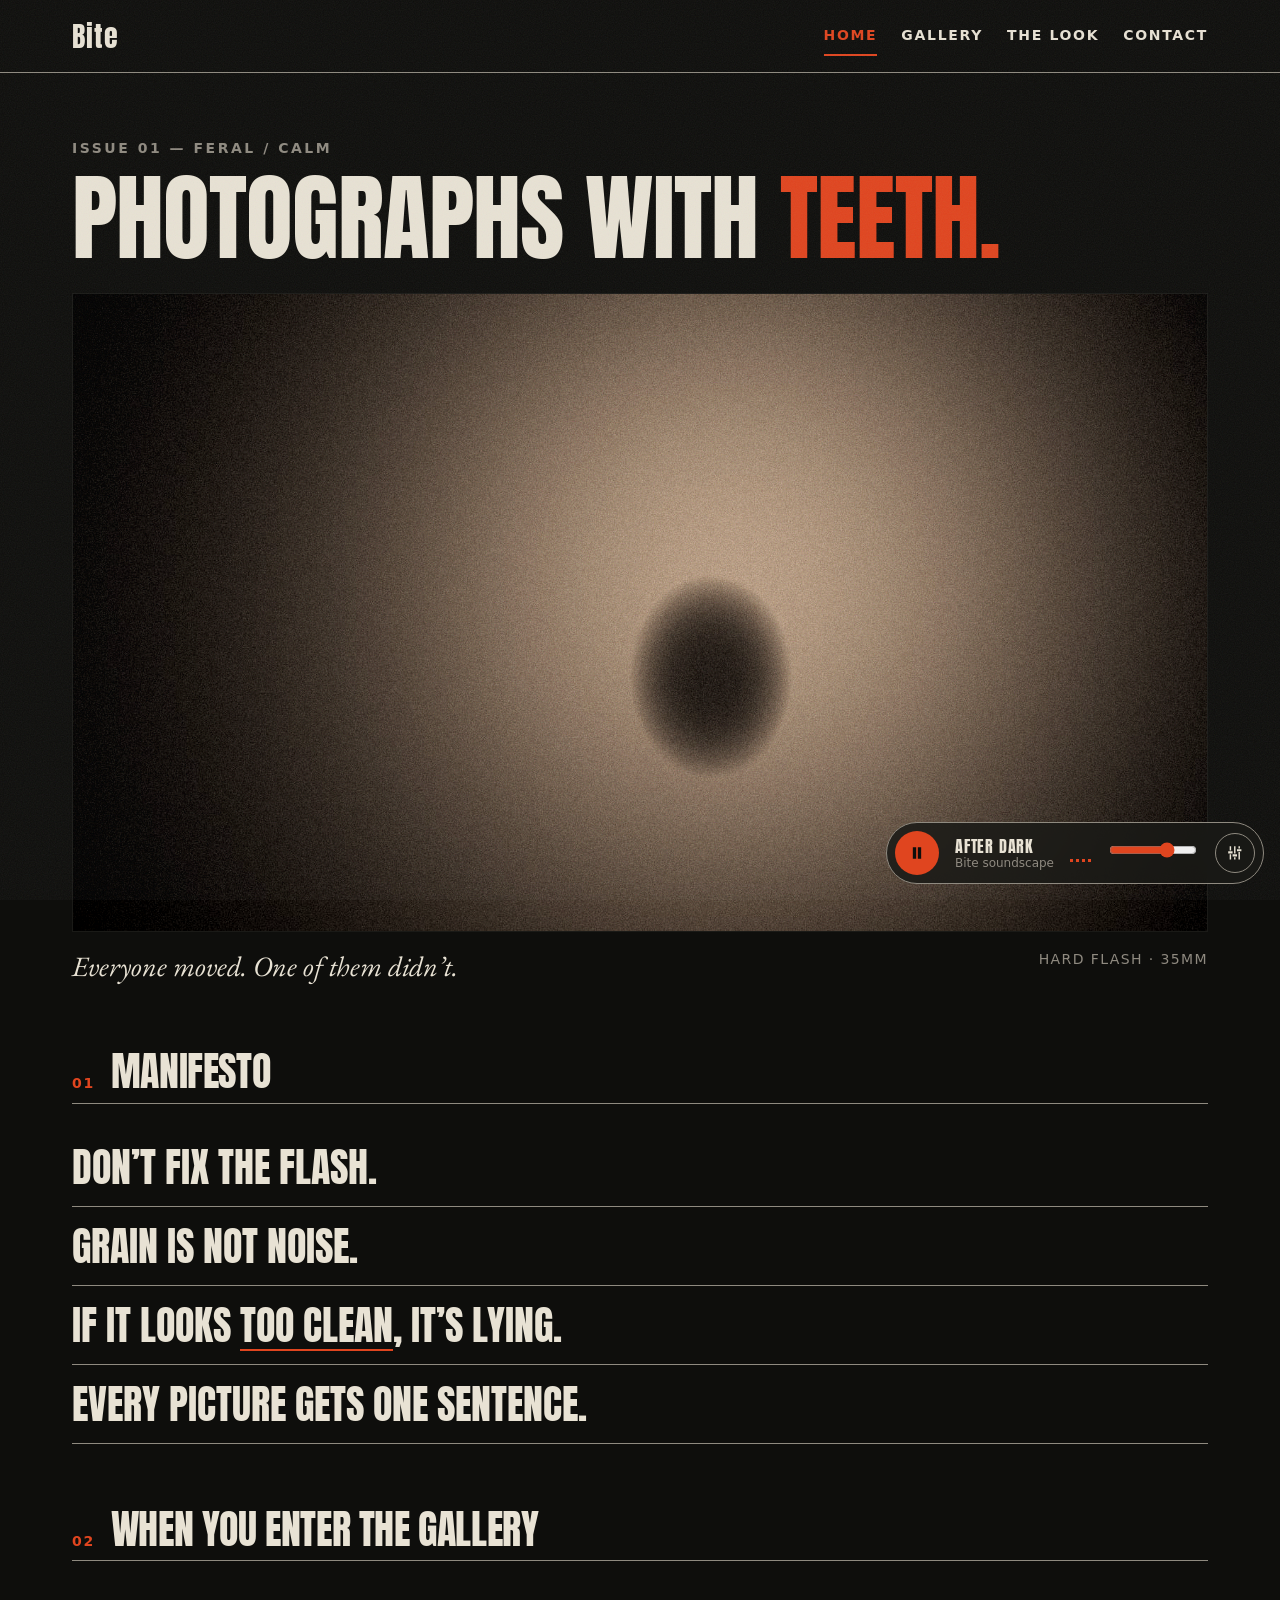
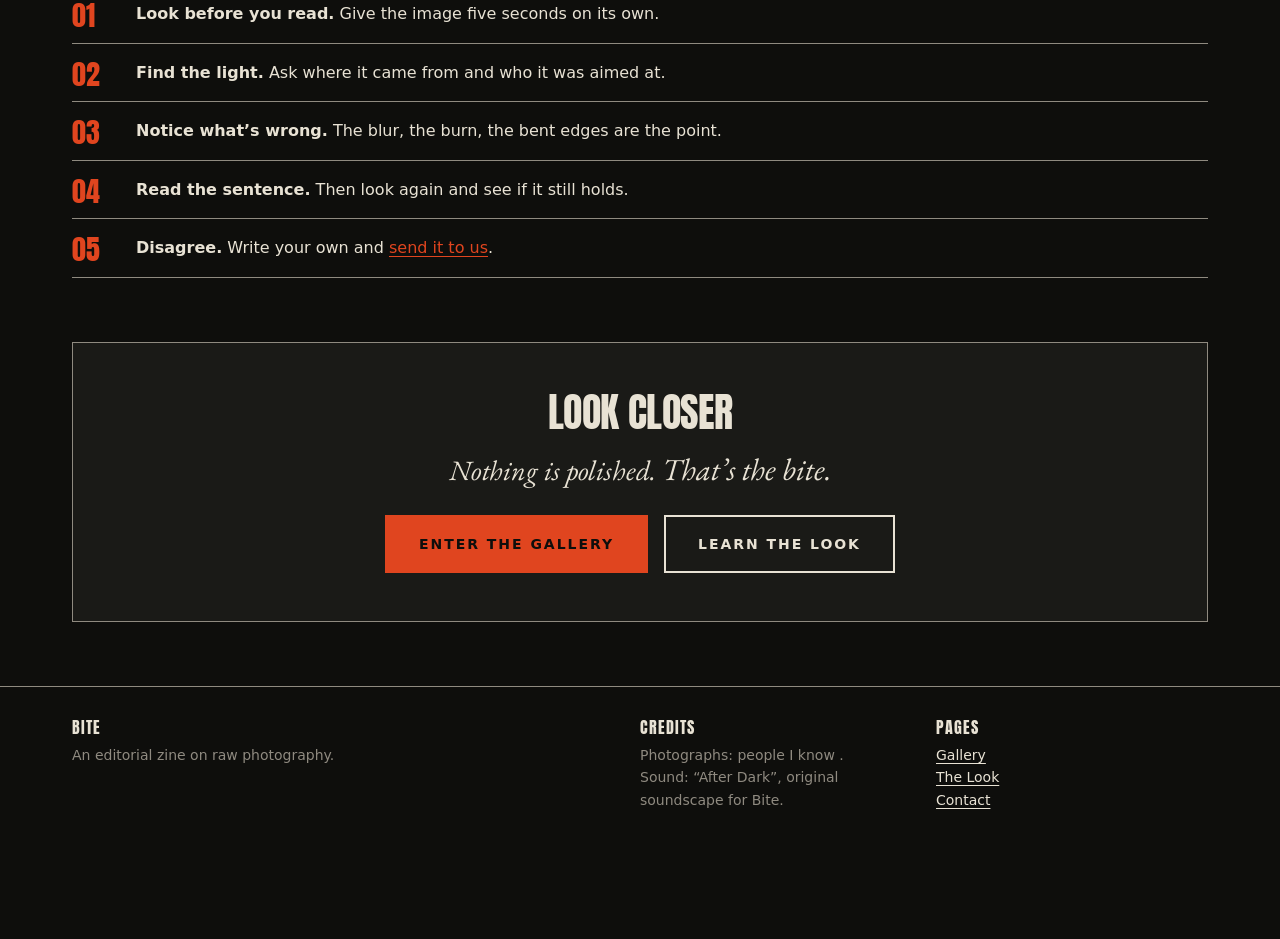
==== commit 0805baa7: "fixes" ====
--- a/bite/index.html
+++ b/bite/index.html
@@ -99,7 +99,7 @@
       <section aria-labelledby="footer-credits">
         <h2 id="footer-credits">Credits</h2>
         <ul>
-          <li>Photographs: By yours truly.</li>
+          <li>Photographs: people I know .</li>
           <li>Sound: “After Dark”, original soundscape for Bite.</li>
         </ul>
       </section>
